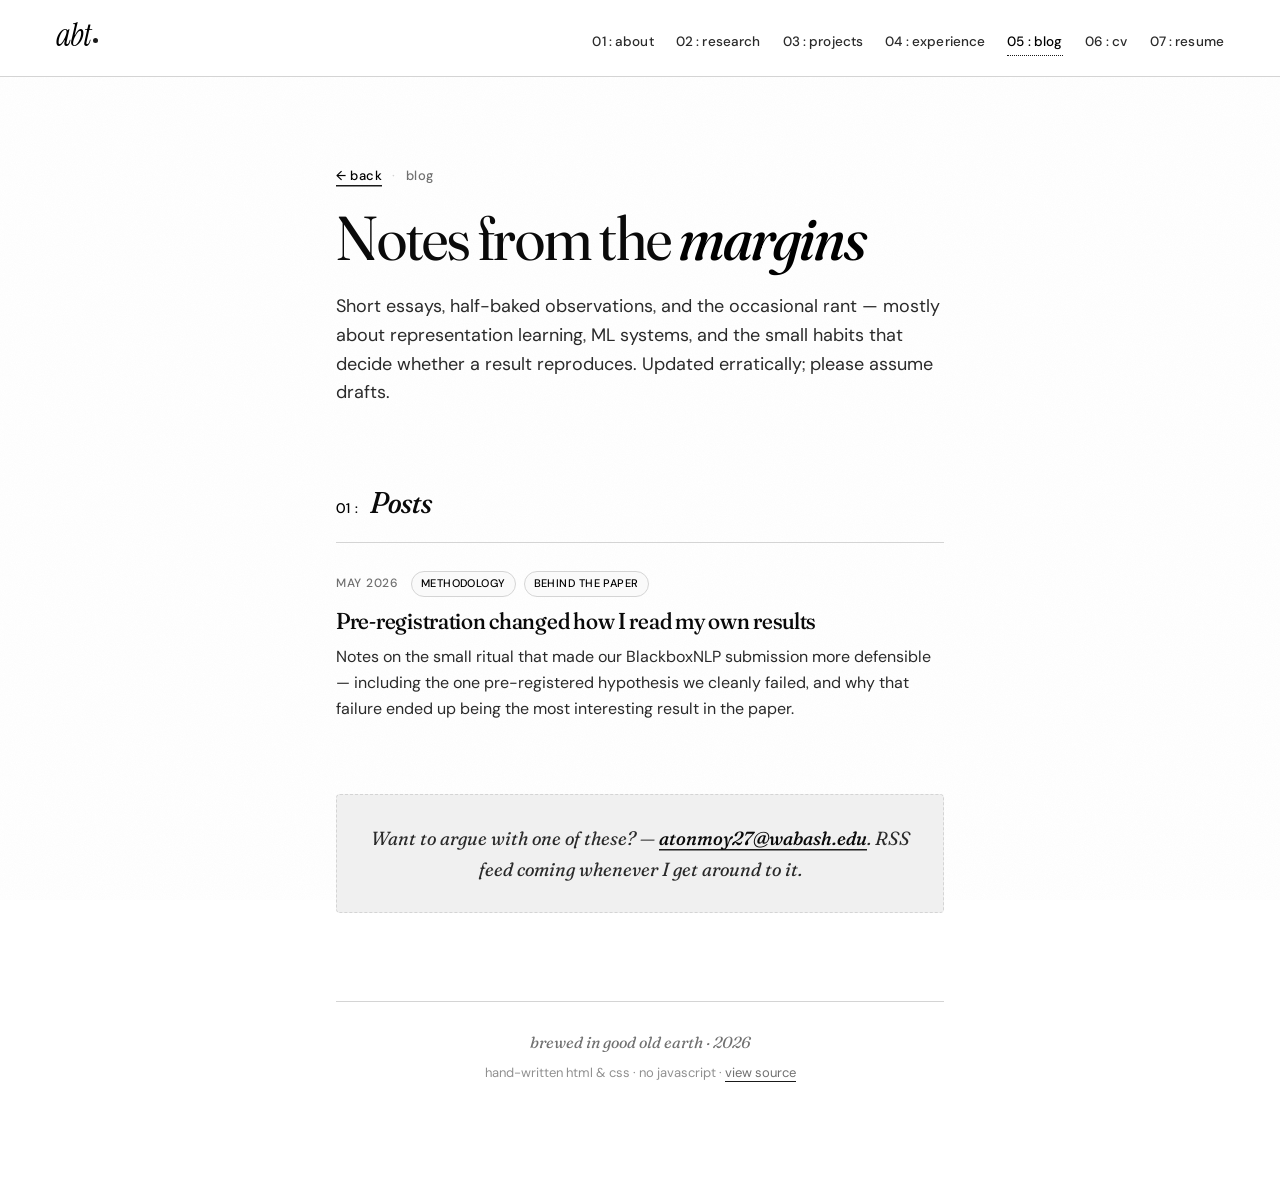
==== blog/index.html @ 93d2e9e6 "init portfolio" ====
<!doctype html>
<html lang="en">
  <head>
    <meta charset="utf-8" />
    <meta name="viewport" content="width=device-width, initial-scale=1" />
    <title>Blog &mdash; Abdul Basit Tonmoy</title>
    <meta
      name="description"
      content="Notes and short essays by Abdul Basit Tonmoy on ML research, systems, and the occasional cup of coffee."
    />
    <meta name="theme-color" content="#ffffff" />

    <link rel="icon" href="../assets/img/favicon.svg" type="image/svg+xml" />
    <link rel="apple-touch-icon" href="../assets/img/favicon.svg" />

    <link rel="preconnect" href="https://fonts.googleapis.com" />
    <link rel="preconnect" href="https://fonts.gstatic.com" crossorigin />
    <link
      href="https://fonts.googleapis.com/css2?family=Caveat:wght@500;600&family=DM+Sans:ital,opsz,wght@0,9..40,400;0,9..40,500;0,9..40,600;1,9..40,400&family=Fraunces:ital,opsz,wght@0,9..144,400;0,9..144,500;0,9..144,600;1,9..144,400;1,9..144,500&family=Instrument+Serif:ital,wght@0,400;1,400&display=swap"
      rel="stylesheet"
    />

    <link rel="stylesheet" href="../styles.css" />
  </head>

  <body>
    <header class="topnav">
      <a href="../index.html" class="brand">
        <span class="brand-glyph">abt</span>
      </a>
      <nav class="nav-list" aria-label="primary">
        <a href="../index.html#about">01 : about</a>
        <a href="../research/index.html">02 : research</a>
        <a href="../projects/index.html">03 : projects</a>
        <a href="../experience/index.html">04 : experience</a>
        <a href="./index.html" aria-current="page">05 : blog</a>
        <a href="https://drive.google.com/drive/folders/1XuUOrKwvbpiu9fPLoT7gOQi841PWO5Fw?usp=sharing">06 : cv</a>
        <a href="https://drive.google.com/drive/folders/1CNJVHpJBf2k5RYKV4sfGT2qE45m3qys4?usp=sharing">07 : resume</a>
      </nav>
    </header>

    <main class="page" id="top">
      <header class="page-header">
        <p class="page-eyebrow">
          <a href="../index.html" class="back-link">&larr; back</a>
          <span class="dot">&middot;</span>
          <span>blog</span>
        </p>

        <h1 class="page-title">
          Notes from the <em>margins</em>
        </h1>

        <p class="page-lede">
          Short essays, half-baked observations, and the occasional rant
          &mdash; mostly about representation learning, ML systems, and the
          small habits that decide whether a result reproduces. Updated
          erratically; please assume drafts.
        </p>
      </header>

      <section class="block">
        <h2 class="block-title">
          <span class="num">01 :</span> Posts
        </h2>

        <ol class="posts">
          <li class="post">
            <div class="post-meta">
              <span class="post-date">May 2026</span>
              <span class="post-tag">methodology</span>
              <span class="post-tag">behind the paper</span>
            </div>
            <h3 class="post-title">
              <a href="pre-registration/index.html">Pre-registration changed how I read my own results</a>
            </h3>
            <p class="post-excerpt">
              Notes on the small ritual that made our BlackboxNLP
              submission more defensible &mdash; including the one
              pre-registered hypothesis we cleanly failed, and why that
              failure ended up being the most interesting result in the
              paper.
            </p>
          </li>
        </ol>
      </section>

      <section class="cta">
        <p class="cta-line">
          Want to argue with one of these? &mdash;
          <a href="mailto:atonmoy27@wabash.edu">atonmoy27@wabash.edu</a>.
          RSS feed coming whenever I get around to it.
        </p>
      </section>

      <footer class="footer">
        <p class="signoff">
          brewed in good old earth &middot; 2026
        </p>
        <p class="signoff small">
          hand-written html &amp; css &middot; no javascript &middot;
          <a href="https://github.com/abtonmoy">view source</a>
        </p>
      </footer>
    </main>
  </body>
</html>
---- styles.css ----
:root {
  /* black & white palette */
  --oat: #ffffff;          /* page bg */
  --foam: #fafafa;         /* slightly off-white surface */
  --cream: #f0f0f0;        /* card surface */
  --espresso: #0a0a0a;     /* primary text — near black */
  --espresso-soft: #2a2a2a;
  --latte: #707070;        /* muted — mid grey */
  --latte-light: #909090;
  --crema: #1a1a1a;        /* accent — dark grey */
  --crema-deep: #000000;   /* hover state — pure black */
  --grounds: #d4d4d4;      /* rule lines */
  --grounds-soft: #e6e6e6;

  --serif: "Fraunces", "Iowan Old Style", "Sitka Text", Cambria, Georgia,
    serif;
  --sans: "DM Sans", -apple-system, BlinkMacSystemFont, "Segoe UI", Roboto,
    sans-serif;
  --hand: "Caveat", "Bradley Hand", "Marker Felt", cursive;

  --measure: 720px;
  --pad-x: 56px;
}

* {
  box-sizing: border-box;
}

html,
body {
  margin: 0;
  padding: 0;
  background: var(--oat);
  color: var(--espresso);
}

body {
  font-family: var(--sans);
  font-size: 17px;
  line-height: 1.62;
  font-feature-settings: "kern", "liga", "ss01";
  text-rendering: optimizeLegibility;
  -webkit-font-smoothing: antialiased;
  -moz-osx-font-smoothing: grayscale;
  min-height: 100vh;
}

/* very faint paper warmth */
body::before {
  content: "";
  position: fixed;
  inset: 0;
  pointer-events: none;
  z-index: 0;
  opacity: 0.4;
  background-image: url("data:image/svg+xml;utf8,<svg xmlns='http://www.w3.org/2000/svg' width='200' height='200'><filter id='n'><feTurbulence type='fractalNoise' baseFrequency='0.9' numOctaves='2' seed='5'/><feColorMatrix values='0 0 0 0 0.2  0 0 0 0 0.2  0 0 0 0 0.2  0 0 0 0.06 0'/></filter><rect width='100%25' height='100%25' filter='url(%23n)'/></svg>");
  mix-blend-mode: multiply;
}

a {
  color: var(--espresso);
  text-decoration: none;
  background-image: linear-gradient(var(--crema), var(--crema));
  background-repeat: no-repeat;
  background-position: 0 100%;
  background-size: 100% 1.5px;
  transition: color 180ms ease, background-size 180ms ease;
  padding-bottom: 1px;
}

a:hover,
a:focus-visible {
  color: var(--crema-deep);
  background-size: 100% 3px;
}

em,
i {
  font-style: italic;
}

s,
del {
  text-decoration: line-through;
  text-decoration-color: var(--crema);
  text-decoration-thickness: 1.5px;
  color: var(--latte);
}

::selection {
  background: var(--grounds-soft);
  color: var(--espresso);
}

/* ---------- Top nav ---------- */

.topnav {
  position: sticky;
  top: 0;
  z-index: 10;
  display: flex;
  justify-content: space-between;
  align-items: baseline;
  padding: 20px var(--pad-x);
  background: rgba(255, 255, 255, 0.92);
  backdrop-filter: saturate(140%) blur(8px);
  -webkit-backdrop-filter: saturate(140%) blur(8px);
  border-bottom: 1px solid var(--grounds);
  flex-wrap: wrap;
  gap: 12px 28px;
}

.brand {
  display: inline-flex;
  align-items: center;
  gap: 9px;
  font-family: var(--serif);
  font-style: italic;
  font-weight: 500;
  font-size: 18px;
  letter-spacing: -0.005em;
  color: var(--espresso);
  background: none;
}

.brand:hover {
  color: var(--crema-deep);
  background: none;
}

.brand-glyph {
  display: inline-flex;
  align-items: baseline;
  font-family: "Instrument Serif", "Fraunces", "EB Garamond", serif;
  font-style: italic;
  font-weight: 400;
  font-size: 32px;
  line-height: 0.85;
  letter-spacing: -0.025em;
  color: var(--crema-deep);
  position: relative;
  padding: 2px 4px 0 0;
  transform-origin: center bottom;
  transition: transform 360ms cubic-bezier(0.22, 1, 0.36, 1),
    color 220ms ease, letter-spacing 240ms ease;
}

/* the small dot accent — its own typographic mark, not a period */
.brand-glyph::after {
  content: "";
  position: absolute;
  right: -2px;
  bottom: 6px;
  width: 5px;
  height: 5px;
  border-radius: 50%;
  background: var(--crema);
  transition: background 220ms ease, transform 360ms cubic-bezier(0.22, 1, 0.36, 1);
}

.brand:hover .brand-glyph {
  color: var(--espresso);
  transform: rotate(-4deg);
  letter-spacing: 0;
}

.brand:hover .brand-glyph::after {
  background: var(--espresso);
  transform: translateY(-2px);
}


.nav-list {
  display: flex;
  flex-wrap: wrap;
  gap: 22px;
  font-family: var(--sans);
  font-size: 13.5px;
  font-weight: 500;
  letter-spacing: 0.01em;
}

.nav-list a {
  color: var(--espresso-soft);
  background: none;
  padding-bottom: 2px;
  border-bottom: 1px dotted transparent;
  transition: color 180ms ease, border-color 180ms ease;
}

.nav-list a:hover,
.nav-list a:focus-visible {
  color: var(--crema-deep);
  border-bottom-color: var(--crema);
  background: none;
}

/* ---------- Page ---------- */

.page {
  position: relative;
  z-index: 1;
  max-width: var(--measure);
  margin: 0 auto;
  padding: 88px var(--pad-x) 88px;
  opacity: 0;
  transform: translateY(6px);
  animation: rise 700ms cubic-bezier(0.2, 0.7, 0.2, 1) 80ms forwards;
}

@keyframes rise {
  to {
    opacity: 1;
    transform: none;
  }
}

@media (prefers-reduced-motion: reduce) {
  .page {
    animation: none;
    opacity: 1;
    transform: none;
  }
}

/* ---------- Hero ---------- */

.hero {
  position: relative;
  margin-bottom: 80px;
}

.hero-grid {
  display: grid;
  grid-template-columns: minmax(0, 1fr) auto;
  grid-template-areas:
    "greeting avatar"
    "title    avatar"
    "rotator  rotator"
    "identity ."
    "contact  .";
  column-gap: 40px;
  row-gap: 0;
  align-items: start;
}

.hero .greeting { grid-area: greeting; }
.hero .title { grid-area: title; }
.hero .rotating-line { grid-area: rotator; }
.hero .identity { grid-area: identity; }
.hero .contact { grid-area: contact; }
.hero .hero-avatar { grid-area: avatar; }

.hero-avatar {
  position: relative;
  width: 180px;
  height: 180px;
  margin: 6px 0 0;
  flex-shrink: 0;
}

.stain-ring {
  position: absolute;
  inset: -20px;
  width: calc(100% + 40px);
  height: calc(100% + 40px);
  opacity: 0.32;
  pointer-events: none;
  transform: rotate(8deg);
  z-index: 0;
}

.avatar {
  position: relative;
  z-index: 1;
  width: 100%;
  height: 100%;
  border-radius: 50%;
  object-fit: cover;
  border: 4px solid var(--foam);
  box-shadow: 0 1px 0 var(--grounds), 0 8px 24px -12px rgba(0, 0, 0, 0.2);
  transform: rotate(-2deg);
  transition: transform 280ms ease;
}

.hero-avatar:hover .avatar {
  transform: rotate(0deg);
}

.greeting {
  font-family: var(--hand);
  font-size: 32px;
  color: var(--crema-deep);
  margin: 0 0 -6px;
  transform: rotate(-2.5deg);
  display: inline-block;
}

.title {
  font-family: var(--serif);
  font-weight: 400;
  font-variation-settings: "opsz" 144, "SOFT" 30;
  font-size: clamp(36px, 6vw, 58px);
  line-height: 1.04;
  letter-spacing: -0.02em;
  margin: 0 0 28px;
  color: var(--espresso);
}

.title .name {
  font-style: italic;
  font-weight: 500;
  color: var(--crema-deep);
  font-variation-settings: "opsz" 144, "SOFT" 80;
}

.identity {
  font-family: var(--sans);
  font-size: 19px;
  line-height: 1.62;
  color: var(--espresso-soft);
  margin: 0 0 28px;
  max-width: 58ch;
}

.identity em {
  font-style: italic;
  color: var(--espresso);
}

/* ---------- Rotating identity (Kylie-style) ---------- */

.rotating-line {
  font-family: var(--serif);
  font-style: italic;
  font-weight: 400;
  font-size: clamp(20px, 2.6vw, 28px);
  line-height: 1.25;
  margin: 4px 0 22px;
  color: var(--crema-deep);
  font-variation-settings: "opsz" 100, "SOFT" 70;
}

.rotator {
  position: relative;
  display: block;
  width: 100%;
  min-height: 1.35em;
  overflow: hidden;
}

.rotator > span {
  position: absolute;
  left: 0;
  top: 0;
  white-space: nowrap;
  clip-path: inset(0 100% 0 0);
  opacity: 1;
  animation: typewriter-delete 15s infinite;
  will-change: clip-path;
}

/* terminal cursor at the end of each phrase — revealed by the same
   clip-path so it visually leads the typing/deleting */
.rotator > span::after {
  content: "";
  display: inline-block;
  width: 2px;
  height: 0.9em;
  margin-left: 4px;
  vertical-align: -0.08em;
  background: var(--crema-deep);
  animation: cursor-blink 0.62s steps(2, end) infinite;
}

.rotator > span:nth-child(1) { animation-delay: 0s; }
.rotator > span:nth-child(2) { animation-delay: 5s; }
.rotator > span:nth-child(3) { animation-delay: 10s; }

@keyframes typewriter-delete {
  /* slot start: hidden, about to type */
  0% {
    clip-path: inset(0 100% 0 0);
    animation-timing-function: steps(14, end);
  }
  /* typing done — 14 "syllable" steps revealed left-to-right */
  10% {
    clip-path: inset(0 0 0 0);
    animation-timing-function: linear;
  }
  /* hold for reading */
  20% {
    clip-path: inset(0 0 0 0);
    animation-timing-function: steps(12, end);
  }
  /* deletion done — clip recedes from the right, character by character */
  28% {
    clip-path: inset(0 100% 0 0);
    animation-timing-function: linear;
  }
  /* hidden for rest of cycle */
  33.4%,
  100% {
    clip-path: inset(0 100% 0 0);
  }
}

@keyframes cursor-blink {
  to {
    opacity: 0;
  }
}

@media (prefers-reduced-motion: reduce) {
  .rotator > span {
    animation: none;
    clip-path: none;
    opacity: 0;
  }
  .rotator > span:first-child {
    opacity: 1;
  }
  .rotator > span::after {
    animation: none;
  }
}

.contact {
  font-family: var(--sans);
  font-size: 15px;
  margin: 0;
  color: var(--latte);
}

.contact a {
  color: var(--espresso);
  font-weight: 500;
}

.contact .dot {
  display: inline-block;
  margin: 0 10px;
  color: var(--grounds);
}

/* ---------- Currently brewing ---------- */

.currently {
  margin-bottom: 88px;
  padding: 32px 36px;
  background: var(--foam);
  border: 1px solid var(--grounds);
  border-radius: 4px;
  position: relative;
}

.brewing {
  display: flex;
  align-items: center;
  gap: 14px;
  margin: 0 0 18px;
  font-family: var(--serif);
  font-style: italic;
  font-weight: 500;
  font-size: 22px;
  color: var(--crema-deep);
  font-variation-settings: "opsz" 144, "SOFT" 60;
}

.steam {
  display: inline-flex;
  align-items: flex-end;
  gap: 3px;
  height: 22px;
  margin-bottom: 2px;
}

.steam span {
  display: block;
  width: 2px;
  height: 14px;
  background: var(--crema);
  border-radius: 2px;
  opacity: 0.6;
  animation: steam 2.6s ease-in-out infinite;
}

.steam span:nth-child(2) {
  height: 18px;
  animation-delay: 0.3s;
}

.steam span:nth-child(3) {
  height: 12px;
  animation-delay: 0.6s;
}

@keyframes steam {
  0%,
  100% {
    transform: translateY(0) scaleY(1);
    opacity: 0.3;
  }
  50% {
    transform: translateY(-4px) scaleY(1.15);
    opacity: 0.75;
  }
}

@media (prefers-reduced-motion: reduce) {
  .steam span {
    animation: none;
  }
}

.now-list {
  list-style: none;
  padding: 0;
  margin: 0;
}

.now-list li {
  position: relative;
  padding: 6px 0 6px 22px;
  color: var(--espresso-soft);
  font-size: 16px;
}

.now-list li::before {
  content: "";
  position: absolute;
  left: 0;
  top: 14px;
  width: 8px;
  height: 11px;
  background: var(--crema);
  border-radius: 50% 50% 50% 50% / 60% 60% 40% 40%;
  transform: rotate(-15deg);
  box-shadow: inset 1px 0 0 var(--crema-deep);
}

.now-list em {
  font-style: italic;
  color: var(--espresso);
  font-weight: 500;
}

/* ---------- Block (section) ---------- */

.block {
  margin-bottom: 72px;
}

.block-title {
  font-family: var(--serif);
  font-style: italic;
  font-weight: 500;
  font-size: 30px;
  letter-spacing: -0.015em;
  margin: 0 0 28px;
  color: var(--espresso);
  font-variation-settings: "opsz" 144, "SOFT" 60;
  padding-bottom: 14px;
  border-bottom: 1px solid var(--grounds);
  display: flex;
  align-items: baseline;
  gap: 12px;
}

.block-title .num {
  font-family: var(--sans);
  font-style: normal;
  font-weight: 500;
  font-size: 14px;
  letter-spacing: 0.06em;
  color: var(--crema-deep);
  text-transform: uppercase;
}

.block-title .see-all {
  margin-left: auto;
  font-family: var(--sans);
  font-style: normal;
  font-weight: 500;
  font-size: 13px;
  letter-spacing: 0.02em;
  color: var(--crema-deep);
  background-image: linear-gradient(var(--crema), var(--crema));
  background-size: 100% 1.5px;
}

.block-title .see-all:hover {
  background-size: 100% 3px;
  color: var(--espresso);
}

/* ---------- Publications ---------- */

.pubs {
  list-style: none;
  margin: 0;
  padding: 0;
}

.pub {
  padding: 22px 0;
  border-bottom: 1px dashed var(--grounds);
}

.pub:last-child {
  border-bottom: none;
  padding-bottom: 0;
}

.pub-meta {
  display: flex;
  flex-wrap: wrap;
  gap: 8px;
  margin-bottom: 10px;
  font-family: var(--sans);
  font-size: 12px;
  letter-spacing: 0.04em;
  text-transform: uppercase;
}

.pub-meta .year,
.pub-meta .venue,
.pub-meta .status {
  padding: 3px 9px;
  border-radius: 999px;
  background: var(--foam);
  border: 1px solid var(--grounds);
  color: var(--latte);
}

.pub-meta .venue {
  color: var(--crema-deep);
  border-color: var(--grounds);
  background: var(--cream);
}

.pub-meta .status {
  font-style: italic;
  text-transform: none;
  letter-spacing: 0.02em;
  color: var(--espresso-soft);
}

.pub-title {
  font-family: var(--serif);
  font-weight: 500;
  font-size: 22px;
  line-height: 1.28;
  letter-spacing: -0.012em;
  margin: 0 0 6px;
  color: var(--espresso);
  font-variation-settings: "opsz" 80, "SOFT" 50;
}

.pub-authors {
  margin: 0 0 10px;
  color: var(--latte);
  font-size: 15px;
}

.pub-links {
  margin: 0;
  font-family: var(--sans);
  font-size: 14px;
  display: flex;
  gap: 16px;
}

.pub-links a {
  color: var(--crema-deep);
  background-image: linear-gradient(var(--crema), var(--crema));
  background-size: 100% 1px;
}

.pub-links a:hover {
  background-size: 100% 2.5px;
}

/* ---------- Projects ---------- */

.projects {
  list-style: none;
  margin: 0;
  padding: 0;
}

.project {
  padding: 22px 0;
  border-bottom: 1px dashed var(--grounds);
}

.project:last-child {
  border-bottom: none;
  padding-bottom: 0;
}

.project-head {
  display: flex;
  justify-content: space-between;
  align-items: baseline;
  gap: 16px;
  margin-bottom: 10px;
}

.project-name {
  font-family: var(--serif);
  font-weight: 500;
  font-size: 24px;
  letter-spacing: -0.01em;
  margin: 0;
  color: var(--espresso);
  font-variation-settings: "opsz" 80, "SOFT" 60;
}

.project-tag {
  font-family: var(--sans);
  font-size: 12px;
  font-weight: 500;
  letter-spacing: 0.04em;
  text-transform: uppercase;
  color: var(--latte);
  white-space: nowrap;
}

.project-desc {
  margin: 0 0 14px;
  color: var(--espresso-soft);
  font-size: 16px;
  line-height: 1.62;
}

.stack {
  list-style: none;
  margin: 0;
  padding: 0;
  display: flex;
  flex-wrap: wrap;
  gap: 6px 8px;
}

.stack li {
  font-family: var(--sans);
  font-size: 12px;
  font-weight: 500;
  letter-spacing: 0.02em;
  color: var(--latte);
  padding: 4px 11px;
  background: var(--foam);
  border: 1px solid var(--grounds);
  border-radius: 999px;
}

/* ---------- Experience ---------- */

.experience {
  list-style: none;
  margin: 0;
  padding: 0;
}

.role {
  padding: 20px 0;
  border-bottom: 1px dashed var(--grounds);
}

.role:last-child {
  border-bottom: none;
  padding-bottom: 0;
}

.role-head {
  display: flex;
  justify-content: space-between;
  align-items: baseline;
  gap: 16px;
  margin-bottom: 4px;
}

.role-title {
  font-family: var(--serif);
  font-weight: 500;
  font-size: 19px;
  margin: 0;
  color: var(--espresso);
  font-variation-settings: "opsz" 80, "SOFT" 50;
}

.role-when {
  font-family: var(--sans);
  font-size: 12px;
  font-weight: 500;
  letter-spacing: 0.04em;
  text-transform: uppercase;
  color: var(--latte);
  white-space: nowrap;
}

.role-where {
  margin: 0 0 8px;
  color: var(--latte);
  font-size: 15px;
}

.role-where em {
  color: var(--espresso-soft);
  font-style: italic;
}

.role-note {
  margin: 0;
  color: var(--espresso-soft);
  font-size: 16px;
}

/* ---------- Awards ---------- */

.awards {
  list-style: none;
  margin: 0;
  padding: 0;
}

.awards li {
  display: flex;
  justify-content: space-between;
  align-items: baseline;
  gap: 16px;
  padding: 12px 0 12px 26px;
  border-bottom: 1px dashed var(--grounds);
  position: relative;
}

.awards li:last-child {
  border-bottom: none;
}

.awards li::before {
  content: "";
  position: absolute;
  left: 0;
  top: 18px;
  width: 9px;
  height: 13px;
  background: var(--crema);
  border-radius: 50% 50% 50% 50% / 60% 60% 40% 40%;
  transform: rotate(-15deg);
  box-shadow: inset 1.5px 0 0 var(--crema-deep);
}

.award-name {
  color: var(--espresso);
}

.award-when {
  font-family: var(--sans);
  font-size: 12px;
  font-weight: 500;
  letter-spacing: 0.04em;
  text-transform: uppercase;
  color: var(--latte);
  text-align: right;
}

/* ---------- Coursework ---------- */

.course-group {
  margin-bottom: 24px;
}

.course-group:last-child {
  margin-bottom: 0;
}

.course-label {
  font-family: var(--serif);
  font-style: italic;
  font-size: 16px;
  color: var(--crema-deep);
  margin: 0 0 10px;
}

.chips {
  list-style: none;
  margin: 0;
  padding: 0;
  display: flex;
  flex-wrap: wrap;
  gap: 8px;
}

.chips li {
  font-family: var(--sans);
  font-size: 13px;
  font-weight: 500;
  color: var(--espresso-soft);
  padding: 6px 13px;
  background: var(--foam);
  border: 1px solid var(--grounds);
  border-radius: 999px;
  transition: border-color 180ms ease, background 180ms ease,
    color 180ms ease;
}

.chips li:hover {
  border-color: var(--crema);
  color: var(--crema-deep);
  background: var(--cream);
}

.chips-math li {
  border-style: dashed;
  background: var(--cream);
}

/* ---------- Current-page nav indicator ---------- */

.nav-list a[aria-current="page"] {
  color: var(--crema-deep);
  border-bottom-color: var(--crema);
}

/* ---------- Projects page header ---------- */

.page-header {
  margin-bottom: 72px;
}

.page-eyebrow {
  font-family: var(--sans);
  font-size: 13px;
  font-weight: 500;
  letter-spacing: 0.04em;
  color: var(--latte);
  margin: 0 0 18px;
  text-transform: lowercase;
  display: flex;
  align-items: center;
  gap: 10px;
}

.page-eyebrow .dot {
  color: var(--grounds);
}

.back-link {
  color: var(--crema-deep);
  background-image: linear-gradient(var(--crema), var(--crema));
  background-size: 100% 1.5px;
}

.page-title {
  font-family: var(--serif);
  font-weight: 400;
  font-size: clamp(38px, 6vw, 62px);
  line-height: 1.05;
  letter-spacing: -0.02em;
  margin: 0 0 22px;
  color: var(--espresso);
  font-variation-settings: "opsz" 144, "SOFT" 30;
}

.page-title em {
  font-style: italic;
  color: var(--crema-deep);
  font-weight: 500;
}

.page-lede {
  font-family: var(--sans);
  font-size: 18px;
  line-height: 1.6;
  color: var(--espresso-soft);
  margin: 0;
  max-width: 60ch;
}

/* ---------- Project links (project page) ---------- */

.project-links {
  margin: 14px 0 0;
  font-family: var(--sans);
  font-size: 14px;
  display: flex;
  gap: 16px;
  flex-wrap: wrap;
}

.project-links a {
  color: var(--crema-deep);
  background-image: linear-gradient(var(--crema), var(--crema));
  background-size: 100% 1px;
}

.project-links a::before {
  content: "→ ";
  color: var(--latte);
  margin-right: 2px;
}

.project-links a:hover {
  background-size: 100% 2.5px;
}

/* ---------- Post page (essay body) ---------- */

.post-tags-row {
  display: flex;
  flex-wrap: wrap;
  gap: 8px;
  align-items: center;
  margin-bottom: 16px;
}

.post-deck {
  font-family: var(--serif);
  font-style: italic;
  font-weight: 400;
  font-size: 21px;
  line-height: 1.5;
  letter-spacing: -0.005em;
  color: var(--espresso-soft);
  margin: 0 0 8px;
  max-width: 58ch;
  font-variation-settings: "opsz" 80, "SOFT" 60;
}

.post-body {
  max-width: 64ch;
}

.post-body p {
  margin: 0 0 22px;
  font-family: var(--sans);
  font-size: 17px;
  line-height: 1.72;
  color: var(--espresso-soft);
}

.post-body p:last-child {
  margin-bottom: 0;
}

.post-body em {
  font-style: italic;
  color: var(--espresso);
}

.post-body strong {
  font-weight: 600;
  color: var(--espresso);
}

.post-body a {
  color: var(--espresso);
}

.post-body code {
  font-family: "JetBrains Mono", "SFMono-Regular", ui-monospace, Menlo,
    Consolas, monospace;
  font-size: 0.88em;
  background: var(--foam);
  border: 1px solid var(--grounds);
  padding: 1px 6px;
  border-radius: 3px;
  color: var(--espresso);
}

.post-list {
  list-style: none;
  margin: 0 0 24px;
  padding: 0;
}

.post-list li {
  position: relative;
  padding: 5px 0 5px 22px;
  margin: 0 0 6px;
  font-family: var(--sans);
  font-size: 17px;
  line-height: 1.62;
  color: var(--espresso-soft);
}

.post-list li::before {
  content: "";
  position: absolute;
  left: 0;
  top: 13px;
  width: 8px;
  height: 11px;
  background: var(--crema);
  border-radius: 50% 50% 50% 50% / 60% 60% 40% 40%;
  transform: rotate(-15deg);
  box-shadow: inset 1px 0 0 var(--crema-deep);
}

/* Section break — three centred coffee-bean ornaments */
.section-break {
  display: flex;
  align-items: center;
  justify-content: center;
  gap: 14px;
  margin: 36px auto;
  height: 16px;
}

.section-break span {
  display: block;
  width: 9px;
  height: 13px;
  background: var(--crema);
  border-radius: 50% 50% 50% 50% / 60% 60% 40% 40%;
  transform: rotate(-15deg);
  box-shadow: inset 1.5px 0 0 var(--crema-deep);
  opacity: 0.5;
}

.section-break span:nth-child(2) {
  transform: rotate(8deg);
  opacity: 0.7;
}

.section-break span:nth-child(3) {
  transform: rotate(-22deg);
  opacity: 0.5;
}

/* ---------- Blog page: posts ---------- */

.posts {
  list-style: none;
  margin: 0;
  padding: 0;
}

.post {
  padding: 24px 0;
  border-bottom: 1px dashed var(--grounds);
}

.post:first-child {
  padding-top: 0;
}

.post:last-child {
  border-bottom: none;
  padding-bottom: 0;
}

.post-meta {
  display: flex;
  flex-wrap: wrap;
  gap: 8px;
  align-items: center;
  margin-bottom: 10px;
}

.post-date {
  font-family: var(--sans);
  font-size: 12px;
  font-weight: 500;
  letter-spacing: 0.06em;
  text-transform: uppercase;
  color: var(--latte);
  margin-right: 4px;
}

.post-tag {
  font-family: var(--sans);
  font-size: 11px;
  font-weight: 500;
  letter-spacing: 0.04em;
  text-transform: uppercase;
  color: var(--crema-deep);
  padding: 3px 9px;
  border: 1px solid var(--grounds);
  border-radius: 999px;
  background: var(--foam);
}

.post-tag-status {
  font-style: italic;
  text-transform: none;
  letter-spacing: 0.02em;
  color: var(--latte);
  background: transparent;
  border-color: var(--grounds);
}

.post-title {
  font-family: var(--serif);
  font-weight: 500;
  font-size: 23px;
  line-height: 1.28;
  letter-spacing: -0.012em;
  margin: 0 0 8px;
  color: var(--espresso);
  font-variation-settings: "opsz" 80, "SOFT" 50;
}

.post-title a {
  color: var(--espresso);
  background: none;
  transition: color 200ms ease;
}

.post-title a:hover,
.post-title a:focus-visible {
  color: var(--crema-deep);
  background: none;
}

.post-excerpt {
  margin: 0;
  color: var(--espresso-soft);
  font-size: 16px;
  line-height: 1.62;
  max-width: 64ch;
}

/* ---------- Research page: interests ---------- */

.interests {
  list-style: none;
  margin: 0;
  padding: 0;
}

.interest {
  padding: 20px 0;
  border-bottom: 1px dashed var(--grounds);
}

.interest:first-child {
  padding-top: 0;
}

.interest:last-child {
  border-bottom: none;
  padding-bottom: 0;
}

.interest-name {
  font-family: var(--serif);
  font-weight: 500;
  font-style: italic;
  font-size: 22px;
  letter-spacing: -0.005em;
  margin: 0 0 6px;
  color: var(--crema-deep);
  font-variation-settings: "opsz" 80, "SOFT" 60;
}

.interest-desc {
  margin: 0;
  color: var(--espresso-soft);
  font-size: 16px;
  line-height: 1.6;
  max-width: 62ch;
}

.interest-desc em {
  font-style: italic;
  color: var(--espresso);
}

/* ---------- Research page: detailed publication entries ---------- */

.pubs-detailed .pub {
  padding: 28px 0 32px;
}

.pubs-detailed .pub-title {
  font-size: 24px;
  line-height: 1.25;
}

.pub-abstract {
  margin: 12px 0 14px;
  color: var(--espresso-soft);
  font-size: 16px;
  line-height: 1.62;
  max-width: 64ch;
}

.pub-abstract em {
  font-style: italic;
  color: var(--espresso);
}

.contribution-label {
  font-family: var(--sans);
  font-size: 11px;
  font-weight: 500;
  letter-spacing: 0.14em;
  text-transform: uppercase;
  color: var(--crema-deep);
  margin: 14px 0 8px;
}

.pub-contributions {
  list-style: none;
  margin: 0 0 14px;
  padding: 0;
}

.pub-contributions li {
  position: relative;
  padding: 5px 0 5px 22px;
  color: var(--espresso-soft);
  font-size: 15.5px;
  line-height: 1.55;
  max-width: 62ch;
}

.pub-contributions li::before {
  content: "";
  position: absolute;
  left: 0;
  top: 13px;
  width: 8px;
  height: 11px;
  background: var(--crema);
  border-radius: 50% 50% 50% 50% / 60% 60% 40% 40%;
  transform: rotate(-15deg);
  box-shadow: inset 1px 0 0 var(--crema-deep);
}

/* ---------- Experience page: education ---------- */

.education {
  list-style: none;
  margin: 0;
  padding: 0;
}

.edu {
  padding: 18px 0;
  border-bottom: 1px dashed var(--grounds);
}

.edu:last-child {
  border-bottom: none;
  padding-bottom: 0;
}

.edu-head {
  display: flex;
  justify-content: space-between;
  align-items: baseline;
  gap: 16px;
  margin-bottom: 4px;
}

.edu-school {
  font-family: var(--serif);
  font-weight: 500;
  font-size: 20px;
  margin: 0;
  color: var(--espresso);
  font-variation-settings: "opsz" 80, "SOFT" 50;
}

.edu-when {
  font-family: var(--sans);
  font-size: 12px;
  font-weight: 500;
  letter-spacing: 0.04em;
  text-transform: uppercase;
  color: var(--latte);
  white-space: nowrap;
}

.edu-degree {
  margin: 0;
  font-family: var(--sans);
  font-size: 15px;
  color: var(--espresso-soft);
  font-style: italic;
}

/* small inline tag inside a chip — e.g., "native" next to a language */

.chip-tag {
  display: inline-block;
  margin-left: 6px;
  font-size: 10px;
  letter-spacing: 0.06em;
  text-transform: uppercase;
  color: var(--crema-deep);
  opacity: 0.85;
}

@media (max-width: 720px) {
  .edu-head {
    flex-direction: column;
    align-items: flex-start;
    gap: 2px;
  }
}

/* ---------- CTA on projects page ---------- */

.cta {
  margin: 56px 0;
  padding: 28px 32px;
  background: var(--cream);
  border: 1px dashed var(--grounds);
  border-radius: 4px;
  text-align: center;
}

.cta-line {
  font-family: var(--serif);
  font-style: italic;
  font-size: 19px;
  color: var(--espresso-soft);
  margin: 0;
  font-variation-settings: "opsz" 60, "SOFT" 50;
}

.cta-line a {
  color: var(--espresso);
  font-weight: 500;
}

/* ---------- Footer ---------- */

.footer {
  margin-top: 88px;
  padding-top: 28px;
  border-top: 1px solid var(--grounds);
  text-align: center;
}

.signoff {
  font-family: var(--serif);
  font-style: italic;
  font-size: 16px;
  color: var(--latte);
  margin: 0 0 6px;
}

.signoff.small {
  font-family: var(--sans);
  font-style: normal;
  font-size: 13px;
  color: var(--latte-light);
}

.signoff a {
  color: var(--latte);
}

/* ---------- Responsive ---------- */

@media (max-width: 720px) {
  :root {
    --pad-x: 22px;
  }

  .topnav {
    padding: 14px var(--pad-x);
    gap: 8px 16px;
  }

  .brand {
    font-size: 16px;
    flex-basis: 100%;
  }

  .nav-list {
    gap: 14px;
    font-size: 12.5px;
  }

  .page {
    padding-top: 56px;
    padding-bottom: 56px;
  }

  .hero-grid {
    grid-template-columns: 1fr;
    grid-template-areas:
      "avatar"
      "greeting"
      "title"
      "rotator"
      "identity"
      "contact";
    row-gap: 22px;
  }

  .hero-avatar {
    width: 130px;
    height: 130px;
  }

  .stain-ring {
    inset: -14px;
    width: calc(100% + 28px);
    height: calc(100% + 28px);
  }

  .block-title {
    flex-wrap: wrap;
  }

  .block-title .see-all {
    margin-left: 0;
    font-size: 12px;
  }

  .greeting {
    font-size: 28px;
  }

  .identity {
    font-size: 17px;
  }

  .currently {
    padding: 24px 22px;
  }

  .block-title {
    font-size: 26px;
  }

  .role-head {
    flex-direction: column;
    align-items: flex-start;
    gap: 2px;
  }

  .project-head {
    flex-direction: column;
    align-items: flex-start;
    gap: 4px;
  }

  .awards li {
    flex-direction: column;
    align-items: flex-start;
    gap: 2px;
  }

  .award-when {
    text-align: left;
  }

  .pub-title {
    font-size: 19px;
  }
}

@media (max-width: 440px) {
  .contact .dot {
    margin: 0 6px;
  }

  .contact {
    font-size: 14px;
  }

  .nav-list a {
    font-size: 12px;
  }
}

/* ---------- Print ---------- */

@media print {
  body::before,
  .topnav,
  .stain,
  .steam {
    display: none;
  }
  :root {
    --oat: #ffffff;
    --foam: #ffffff;
    --cream: #ffffff;
    --grounds: #cccccc;
  }
  .page {
    animation: none;
    opacity: 1;
    transform: none;
    padding: 24px;
    max-width: 100%;
  }
  a {
    color: var(--espresso) !important;
    background: none !important;
  }
}
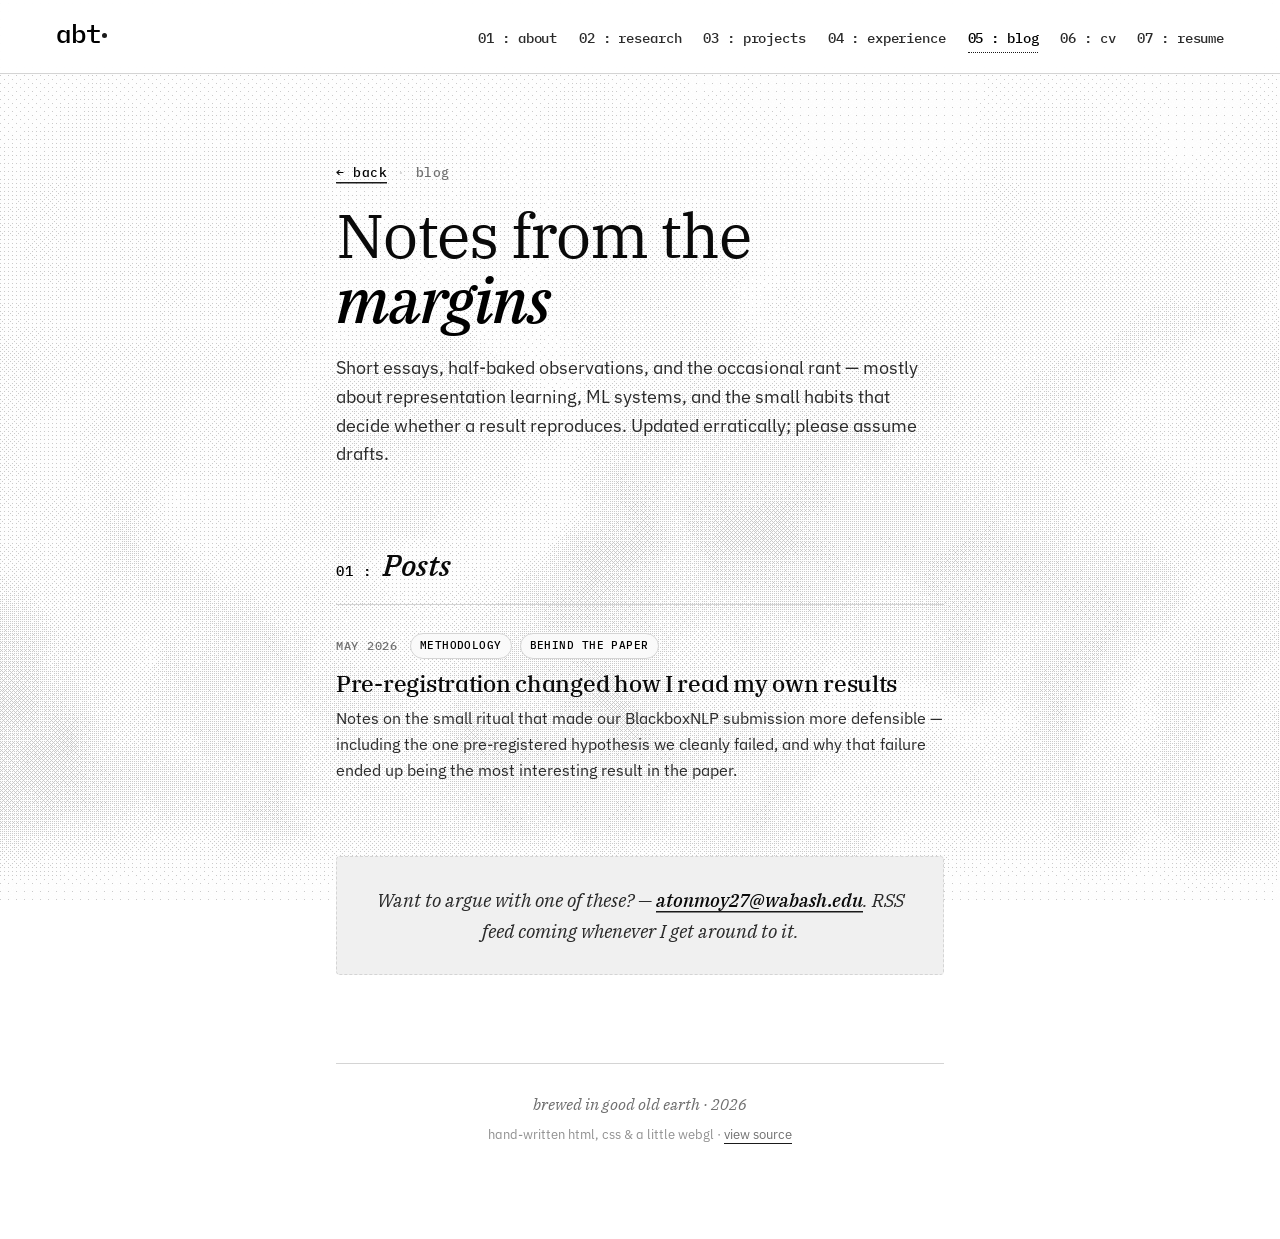
==== commit 2c0001e6: "added steam pattern" ====
--- a/blog/index.html
+++ b/blog/index.html
@@ -16,7 +16,7 @@
     <link rel="preconnect" href="https://fonts.googleapis.com" />
     <link rel="preconnect" href="https://fonts.gstatic.com" crossorigin />
     <link
-      href="https://fonts.googleapis.com/css2?family=Caveat:wght@500;600&family=DM+Sans:ital,opsz,wght@0,9..40,400;0,9..40,500;0,9..40,600;1,9..40,400&family=Fraunces:ital,opsz,wght@0,9..144,400;0,9..144,500;0,9..144,600;1,9..144,400;1,9..144,500&family=Instrument+Serif:ital,wght@0,400;1,400&display=swap"
+      href="https://fonts.googleapis.com/css2?family=Caveat:wght@500;600&family=IBM+Plex+Mono:ital,wght@0,400;0,500;1,400&family=IBM+Plex+Sans:ital,wght@0,400;0,500;0,600;1,400&family=IBM+Plex+Serif:ital,wght@0,400;0,500;0,600;1,400;1,500&display=swap"
       rel="stylesheet"
     />
 
@@ -98,10 +98,12 @@
           brewed in good old earth &middot; 2026
         </p>
         <p class="signoff small">
-          hand-written html &amp; css &middot; no javascript &middot;
+          hand-written html, css &amp; a little webgl &middot;
           <a href="https://github.com/abtonmoy">view source</a>
         </p>
       </footer>
     </main>
+
+    <script src="../assets/js/bg.js" data-steam="blog" defer></script>
   </body>
 </html>
--- a/styles.css
+++ b/styles.css
@@ -12,10 +12,12 @@
   --grounds: #d4d4d4;      /* rule lines */
   --grounds-soft: #e6e6e6;
 
-  --serif: "Fraunces", "Iowan Old Style", "Sitka Text", Cambria, Georgia,
-    serif;
-  --sans: "DM Sans", -apple-system, BlinkMacSystemFont, "Segoe UI", Roboto,
-    sans-serif;
+  --serif: "IBM Plex Serif", "Iowan Old Style", "Sitka Text", Cambria,
+    Georgia, serif;
+  --sans: "IBM Plex Sans", -apple-system, BlinkMacSystemFont, "Segoe UI",
+    Roboto, sans-serif;
+  --mono: "IBM Plex Mono", "SFMono-Regular", ui-monospace, Menlo, Consolas,
+    monospace;
   --hand: "Caveat", "Bradley Hand", "Marker Felt", cursive;
 
   --measure: 720px;
@@ -131,12 +133,12 @@
 .brand-glyph {
   display: inline-flex;
   align-items: baseline;
-  font-family: "Instrument Serif", "Fraunces", "EB Garamond", serif;
-  font-style: italic;
-  font-weight: 400;
-  font-size: 32px;
+  font-family: var(--mono);
+  font-style: normal;
+  font-weight: 500;
+  font-size: 26px;
   line-height: 0.85;
-  letter-spacing: -0.025em;
+  letter-spacing: -0.04em;
   color: var(--crema-deep);
   position: relative;
   padding: 2px 4px 0 0;
@@ -1060,8 +1062,7 @@
 }
 
 .post-body code {
-  font-family: "JetBrains Mono", "SFMono-Regular", ui-monospace, Menlo,
-    Consolas, monospace;
+  font-family: var(--mono);
   font-size: 0.88em;
   background: var(--foam);
   border: 1px solid var(--grounds);
@@ -1600,3 +1601,34 @@
     background: none !important;
   }
 }
+
+/* ---------- Plex: monospace for numbers, tags & metadata ---------- */
+/* Placed last so it overrides the per-component font-family above.    */
+
+.nav-list,
+.block-title .num,
+.block-title .see-all,
+.pub-meta,
+.project-tag,
+.role-when,
+.edu-when,
+.award-when,
+.post-date,
+.post-tag,
+.page-eyebrow,
+.contribution-label,
+.stack li,
+.chips li,
+.chip-tag {
+  font-family: var(--mono);
+}
+
+/* mono runs slightly wide — ease the tracking on the small label chips */
+.nav-list {
+  letter-spacing: -0.01em;
+}
+.pub-meta,
+.stack li,
+.chips li {
+  letter-spacing: 0;
+}
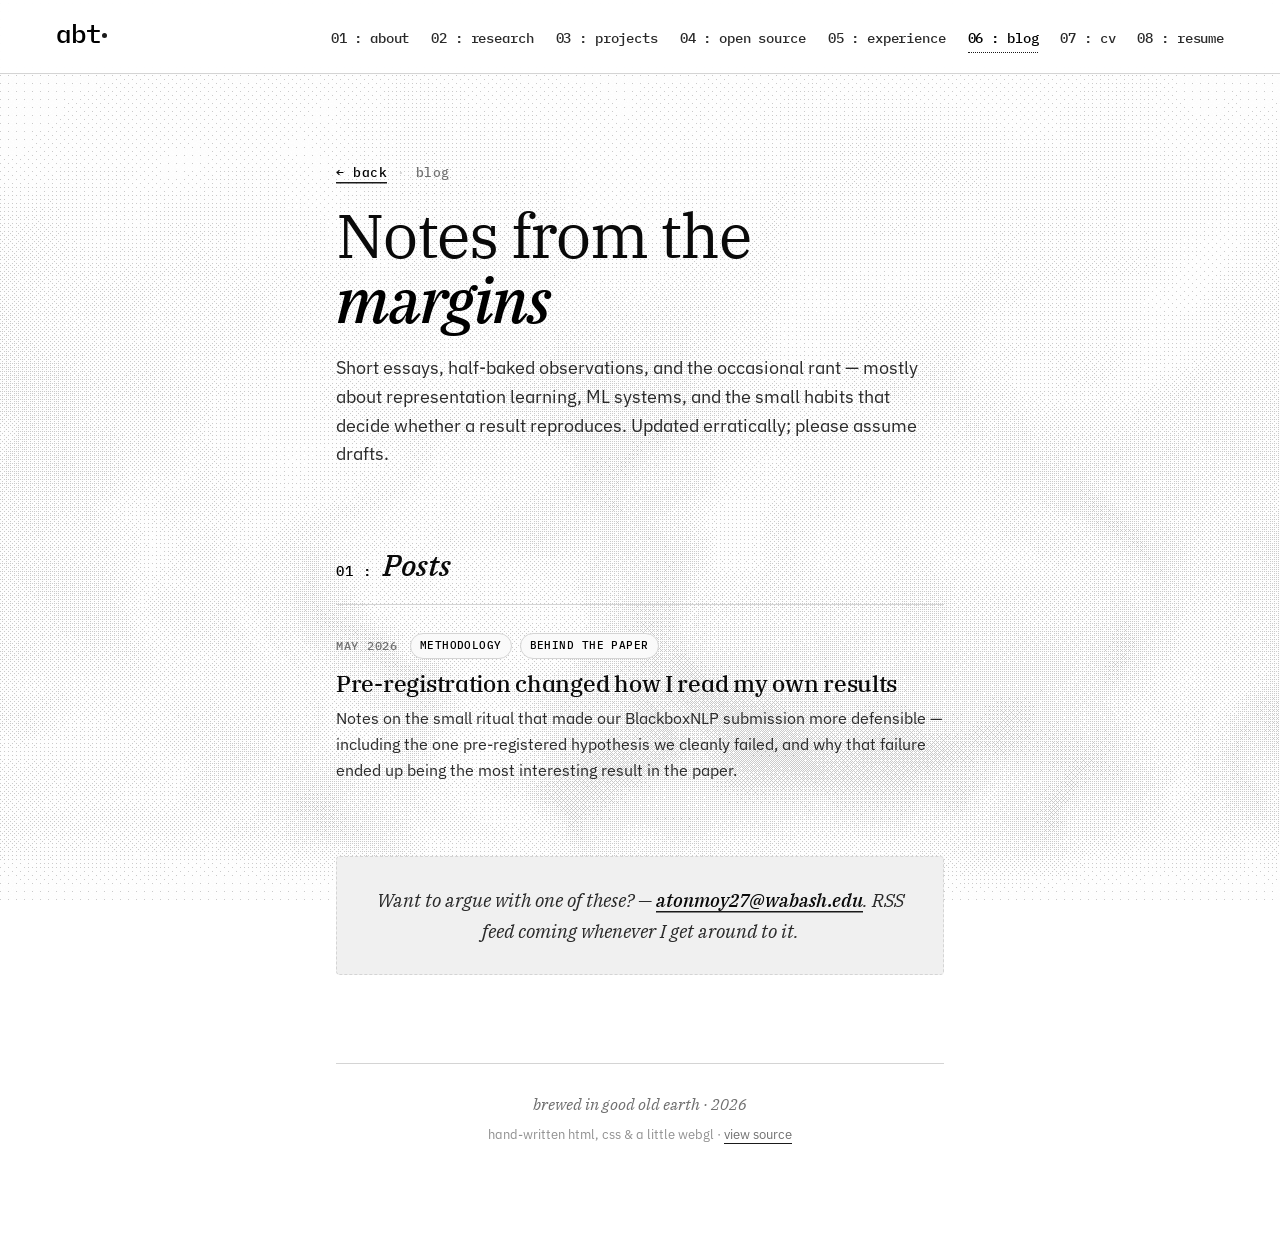
==== commit eb079e07: "Update the sub-pages and add an open-source page The Eximius work only reached the landing page in t" ====
--- a/blog/index.html
+++ b/blog/index.html
@@ -32,10 +32,11 @@
         <a href="../index.html#about">01 : about</a>
         <a href="../research/index.html">02 : research</a>
         <a href="../projects/index.html">03 : projects</a>
-        <a href="../experience/index.html">04 : experience</a>
-        <a href="./index.html" aria-current="page">05 : blog</a>
-        <a href="https://drive.google.com/drive/folders/1XuUOrKwvbpiu9fPLoT7gOQi841PWO5Fw?usp=sharing">06 : cv</a>
-        <a href="https://drive.google.com/drive/folders/1CNJVHpJBf2k5RYKV4sfGT2qE45m3qys4?usp=sharing">07 : resume</a>
+        <a href="../oss/index.html">04 : open source</a>
+        <a href="../experience/index.html">05 : experience</a>
+        <a href="./index.html" aria-current="page">06 : blog</a>
+        <a href="https://drive.google.com/drive/folders/1XuUOrKwvbpiu9fPLoT7gOQi841PWO5Fw?usp=sharing">07 : cv</a>
+        <a href="https://drive.google.com/drive/folders/1CNJVHpJBf2k5RYKV4sfGT2qE45m3qys4?usp=sharing">08 : resume</a>
       </nav>
     </header>
 
